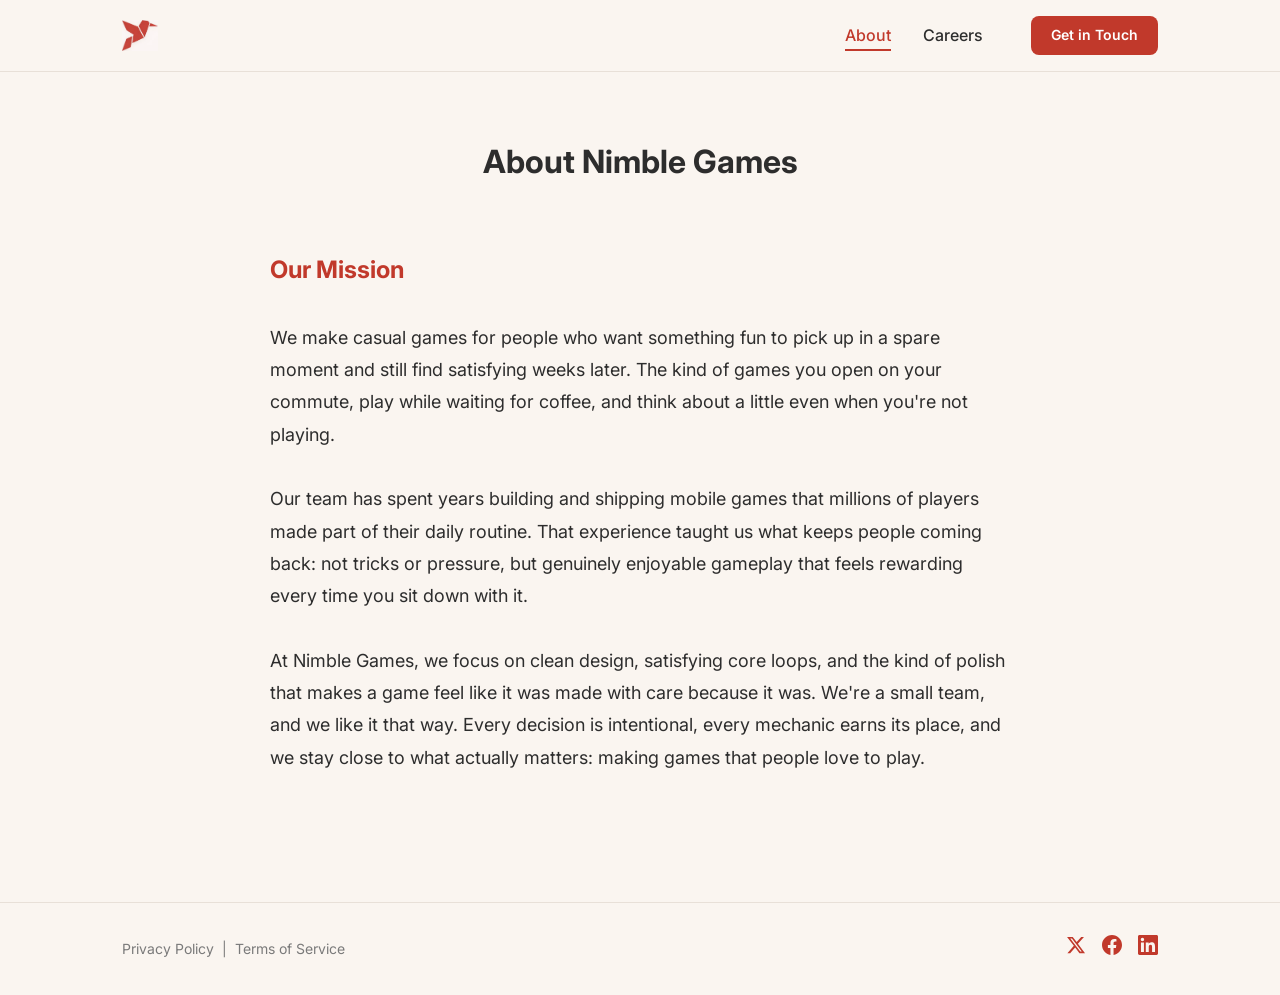
==== about/index.html @ c2e146b8 "deploy: Nimble-Games/company-site@3ff6f11daf87e3547688d0a2ff92bc479e6445e8" ====
<!DOCTYPE html><html lang="en"> <head><meta charset="UTF-8"><meta name="viewport" content="width=device-width, initial-scale=1.0"><title>About | Nimble Games</title><meta name="description" content="Nimble Games — A mobile casual game studio building engaging games that players genuinely enjoy coming back to."><link rel="canonical" href="https://nimble.gs/about"><!-- Favicon --><link rel="icon" type="image/png" href="/logo.png"><link rel="apple-touch-icon" href="/logo.png"><!-- Open Graph --><meta property="og:type" content="website"><meta property="og:title" content="About | Nimble Games"><meta property="og:description" content="Nimble Games — A mobile casual game studio building engaging games that players genuinely enjoy coming back to."><meta property="og:url" content="https://nimble.gs/about"><meta property="og:image" content="https://nimble.gs/logo.png"><meta property="og:site_name" content="Nimble Games"><!-- Twitter Card --><meta name="twitter:card" content="summary"><meta name="twitter:title" content="About | Nimble Games"><meta name="twitter:description" content="Nimble Games — A mobile casual game studio building engaging games that players genuinely enjoy coming back to."><meta name="twitter:image" content="https://nimble.gs/logo.png"><!-- Fonts --><link rel="preconnect" href="https://fonts.googleapis.com"><link rel="preconnect" href="https://fonts.gstatic.com" crossorigin><link href="https://fonts.googleapis.com/css2?family=Inter:wght@300;400;600;700&display=swap" rel="stylesheet"><style>.about-content[data-astro-cid-kh7btl4r]{max-width:740px;margin-inline:auto}.about-block[data-astro-cid-kh7btl4r]{margin-bottom:var(--space-xl)}.about-block[data-astro-cid-kh7btl4r] h2[data-astro-cid-kh7btl4r]{font-size:var(--font-size-xl);color:var(--color-accent);margin-bottom:var(--space-lg)}.about-block[data-astro-cid-kh7btl4r] p[data-astro-cid-kh7btl4r]{font-size:var(--font-size-lg);line-height:1.8;color:var(--color-text);margin-bottom:var(--space-lg)}
</style>
<link rel="stylesheet" href="/_astro/about.ClJShoUP.css"></head> <body> <a href="#main-content" class="skip-link">Skip to content</a> <header class="site-header" data-astro-cid-3ef6ksr2> <nav class="nav container" aria-label="Main navigation" data-astro-cid-3ef6ksr2> <a href="/" class="nav-logo" aria-label="Nimble Games home" data-astro-cid-3ef6ksr2> <img src="/logo.png" alt="" width="36" height="36" data-astro-cid-3ef6ksr2> </a> <ul class="nav-links" id="nav-links" data-astro-cid-3ef6ksr2> <li data-astro-cid-3ef6ksr2> <a href="/about" aria-current="page" data-astro-cid-3ef6ksr2> About </a> </li><li data-astro-cid-3ef6ksr2> <a href="/careers" data-astro-cid-3ef6ksr2> Careers </a> </li> </ul> <a href="/contact" class="cta-button nav-cta" data-astro-cid-3ef6ksr2>Get in Touch</a> <button class="mobile-menu-toggle" aria-label="Toggle menu" aria-expanded="false" aria-controls="nav-links" data-astro-cid-3ef6ksr2> <span data-astro-cid-3ef6ksr2></span> <span data-astro-cid-3ef6ksr2></span> <span data-astro-cid-3ef6ksr2></span> </button> </nav> </header> <script type="module">const e=document.querySelector(".mobile-menu-toggle"),t=document.getElementById("nav-links");e&&t&&e.addEventListener("click",()=>{const n=e.getAttribute("aria-expanded")==="true";e.setAttribute("aria-expanded",String(!n)),t.classList.toggle("is-open")});</script>  <main id="main-content">  <section class="page-section" data-astro-cid-kh7btl4r> <div class="container" data-astro-cid-kh7btl4r> <div class="page-header" data-astro-cid-kh7btl4r> <h1 data-astro-cid-kh7btl4r>About Nimble Games</h1> </div> <div class="about-content" data-astro-cid-kh7btl4r> <div class="about-block" data-astro-cid-kh7btl4r> <h2 data-astro-cid-kh7btl4r>Our Mission</h2> <p data-astro-cid-kh7btl4r>
We make casual games for people who want something fun to pick up in a spare moment
            and still find satisfying weeks later. The kind of games you open on your commute,
            play while waiting for coffee, and think about a little even when you're not playing.
</p> <p data-astro-cid-kh7btl4r>
Our team has spent years building and shipping mobile games that millions of players
            made part of their daily routine. That experience taught us what keeps people coming
            back: not tricks or pressure, but genuinely enjoyable gameplay that feels rewarding
            every time you sit down with it.
</p> <p data-astro-cid-kh7btl4r>
At Nimble Games, we focus on clean design, satisfying core loops, and the kind of
            polish that makes a game feel like it was made with care because it was. We're a
            small team, and we like it that way. Every decision is intentional, every mechanic
            earns its place, and we stay close to what actually matters: making games that people
            love to play.
</p> </div> </div> </div> </section>  </main> <footer class="site-footer" data-astro-cid-sz7xmlte> <div class="footer-inner container" data-astro-cid-sz7xmlte> <div class="footer-legal" data-astro-cid-sz7xmlte> <a href="/privacy-policy" data-astro-cid-sz7xmlte>Privacy Policy</a> <span aria-hidden="true" data-astro-cid-sz7xmlte>|</span> <a href="/terms-of-service" data-astro-cid-sz7xmlte>Terms of Service</a> </div> <div class="social-icons" data-astro-cid-dv46nlzh> <a href="#" target="_blank" rel="noopener noreferrer" aria-label="Twitter" data-astro-cid-dv46nlzh> <svg width="20" height="20" viewBox="0 0 24 24" fill="currentColor" xmlns="http://www.w3.org/2000/svg" data-astro-cid-dv46nlzh> <path d="M18.244 2.25h3.308l-7.227 8.26 8.502 11.24H16.17l-5.214-6.817L4.99 21.75H1.68l7.73-8.835L1.254 2.25H8.08l4.713 6.231zm-1.161 17.52h1.833L7.084 4.126H5.117z" data-astro-cid-dv46nlzh></path> </svg> </a> <a href="#" target="_blank" rel="noopener noreferrer" aria-label="Facebook" data-astro-cid-dv46nlzh> <svg width="20" height="20" viewBox="0 0 24 24" fill="currentColor" xmlns="http://www.w3.org/2000/svg" data-astro-cid-dv46nlzh> <path d="M24 12.073c0-6.627-5.373-12-12-12s-12 5.373-12 12c0 5.99 4.388 10.954 10.125 11.854v-8.385H7.078v-3.47h3.047V9.43c0-3.007 1.792-4.669 4.533-4.669 1.312 0 2.686.235 2.686.235v2.953H15.83c-1.491 0-1.956.925-1.956 1.874v2.25h3.328l-.532 3.47h-2.796v8.385C19.612 23.027 24 18.062 24 12.073z" data-astro-cid-dv46nlzh></path> </svg> </a> <a href="#" target="_blank" rel="noopener noreferrer" aria-label="LinkedIn" data-astro-cid-dv46nlzh> <svg width="20" height="20" viewBox="0 0 24 24" fill="currentColor" xmlns="http://www.w3.org/2000/svg" data-astro-cid-dv46nlzh> <path d="M20.447 20.452h-3.554v-5.569c0-1.328-.027-3.037-1.852-3.037-1.853 0-2.136 1.445-2.136 2.939v5.667H9.351V9h3.414v1.561h.046c.477-.9 1.637-1.85 3.37-1.85 3.601 0 4.267 2.37 4.267 5.455v6.286zM5.337 7.433a2.062 2.062 0 01-2.063-2.065 2.064 2.064 0 112.063 2.065zm1.782 13.019H3.555V9h3.564v11.452zM22.225 0H1.771C.792 0 0 .774 0 1.729v20.542C0 23.227.792 24 1.771 24h20.451C23.2 24 24 23.227 24 22.271V1.729C24 .774 23.2 0 22.222 0h.003z" data-astro-cid-dv46nlzh></path> </svg> </a> </div>  </div> </footer>  </body></html>
---- _astro/about.ClJShoUP.css ----
.site-header[data-astro-cid-3ef6ksr2]{height:var(--header-height);display:flex;align-items:center;position:sticky;top:0;background-color:var(--color-bg);z-index:100;border-bottom:1px solid var(--color-border)}.nav[data-astro-cid-3ef6ksr2]{display:flex;align-items:center;gap:var(--space-lg)}.nav-logo[data-astro-cid-3ef6ksr2] img[data-astro-cid-3ef6ksr2]{display:block}.nav-links[data-astro-cid-3ef6ksr2]{display:flex;gap:var(--space-lg);margin-left:auto}.nav-links[data-astro-cid-3ef6ksr2] a[data-astro-cid-3ef6ksr2]{color:var(--color-text);font-weight:500;font-size:var(--font-size-base);text-decoration:none;padding:var(--space-xs) 0;border-bottom:2px solid transparent;transition:border-color .2s ease}.nav-links[data-astro-cid-3ef6ksr2] a[data-astro-cid-3ef6ksr2]:hover,.nav-links[data-astro-cid-3ef6ksr2] a[data-astro-cid-3ef6ksr2][aria-current=page]{border-bottom-color:var(--color-accent);color:var(--color-accent);text-decoration:none}.nav-cta[data-astro-cid-3ef6ksr2]{margin-left:var(--space-md);white-space:nowrap;font-size:var(--font-size-sm);padding:.5rem 1.25rem}.mobile-menu-toggle[data-astro-cid-3ef6ksr2]{display:none;flex-direction:column;gap:5px;background:none;border:none;cursor:pointer;padding:var(--space-sm);margin-left:auto}.mobile-menu-toggle[data-astro-cid-3ef6ksr2] span[data-astro-cid-3ef6ksr2]{display:block;width:24px;height:2px;background-color:var(--color-text);border-radius:2px;transition:transform .2s ease,opacity .2s ease}.mobile-menu-toggle[data-astro-cid-3ef6ksr2][aria-expanded=true] span[data-astro-cid-3ef6ksr2]:nth-child(1){transform:translateY(7px) rotate(45deg)}.mobile-menu-toggle[data-astro-cid-3ef6ksr2][aria-expanded=true] span[data-astro-cid-3ef6ksr2]:nth-child(2){opacity:0}.mobile-menu-toggle[data-astro-cid-3ef6ksr2][aria-expanded=true] span[data-astro-cid-3ef6ksr2]:nth-child(3){transform:translateY(-7px) rotate(-45deg)}@media(max-width:768px){.mobile-menu-toggle[data-astro-cid-3ef6ksr2]{display:flex}.nav-links[data-astro-cid-3ef6ksr2]{display:none;position:absolute;top:var(--header-height);left:0;right:0;flex-direction:column;background-color:var(--color-bg);padding:var(--space-lg);border-bottom:1px solid var(--color-border);gap:var(--space-md)}.nav-links[data-astro-cid-3ef6ksr2].is-open{display:flex}.nav-cta[data-astro-cid-3ef6ksr2]{display:none}.nav-links[data-astro-cid-3ef6ksr2].is-open+.nav-cta[data-astro-cid-3ef6ksr2]{display:none}}.social-icons[data-astro-cid-dv46nlzh]{display:flex;gap:var(--space-md)}.social-icons[data-astro-cid-dv46nlzh] a[data-astro-cid-dv46nlzh]{color:var(--color-accent);transition:opacity .2s ease;text-decoration:none}.social-icons[data-astro-cid-dv46nlzh] a[data-astro-cid-dv46nlzh]:hover{opacity:.7;text-decoration:none}.site-footer[data-astro-cid-sz7xmlte]{border-top:1px solid var(--color-border);padding:var(--space-lg) 0}.footer-inner[data-astro-cid-sz7xmlte]{display:flex;justify-content:space-between;align-items:center;flex-wrap:wrap;gap:var(--space-md)}.footer-legal[data-astro-cid-sz7xmlte]{display:flex;gap:var(--space-sm);align-items:center;font-size:var(--font-size-sm)}.footer-legal[data-astro-cid-sz7xmlte] a[data-astro-cid-sz7xmlte]{color:var(--color-text-muted);text-decoration:none}.footer-legal[data-astro-cid-sz7xmlte] a[data-astro-cid-sz7xmlte]:hover{color:var(--color-accent);text-decoration:underline}.footer-legal[data-astro-cid-sz7xmlte] span[data-astro-cid-sz7xmlte]{color:var(--color-text-muted)}@media(max-width:768px){.footer-inner[data-astro-cid-sz7xmlte]{flex-direction:column;text-align:center}}:root{--color-bg: #FAF5F0;--color-bg-card: #FFFFFF;--color-accent: #C1392B;--color-accent-hover: #A83025;--color-text: #2D2D2D;--color-text-muted: #7A7A7A;--color-border: #E8E0D8;--font-family: "Inter", -apple-system, BlinkMacSystemFont, "Segoe UI", sans-serif;--font-size-sm: .875rem;--font-size-base: 1rem;--font-size-lg: 1.125rem;--font-size-xl: 1.5rem;--font-size-2xl: 2rem;--font-size-3xl: 3rem;--space-xs: .25rem;--space-sm: .5rem;--space-md: 1rem;--space-lg: 2rem;--space-xl: 4rem;--space-2xl: 8rem;--max-width: 1100px;--header-height: 72px;--radius-sm: 4px;--radius-md: 8px;--radius-lg: 12px}*,*:before,*:after{box-sizing:border-box;margin:0;padding:0}html{scroll-behavior:smooth}body{font-family:var(--font-family);font-size:var(--font-size-base);color:var(--color-text);background-color:var(--color-bg);line-height:1.6;min-height:100vh;display:flex;flex-direction:column;-webkit-font-smoothing:antialiased;-moz-osx-font-smoothing:grayscale}main{flex:1}img{max-width:100%;height:auto;display:block}a{color:var(--color-accent);text-decoration:none}a:hover{text-decoration:underline}ul{list-style:none}.container{width:100%;max-width:var(--max-width);margin-inline:auto;padding-inline:var(--space-lg)}.cta-button{display:inline-block;background-color:var(--color-accent);color:#fff;padding:.75rem 1.75rem;border-radius:var(--radius-md);font-weight:600;font-size:var(--font-size-base);font-family:var(--font-family);text-decoration:none;border:none;cursor:pointer;transition:background-color .2s ease}.cta-button:hover{background-color:var(--color-accent-hover);text-decoration:none}.page-section{padding:var(--space-xl) 0}.page-header{text-align:center;margin-bottom:var(--space-xl)}.page-header h1{font-size:var(--font-size-2xl);color:var(--color-text);margin-bottom:var(--space-md)}.page-header p{font-size:var(--font-size-lg);color:var(--color-text-muted);max-width:600px;margin-inline:auto}.skip-link{position:absolute;top:-100%;left:var(--space-md);background:var(--color-accent);color:#fff;padding:var(--space-sm) var(--space-md);border-radius:var(--radius-sm);z-index:1000;font-weight:600}.skip-link:focus{top:var(--space-md)}
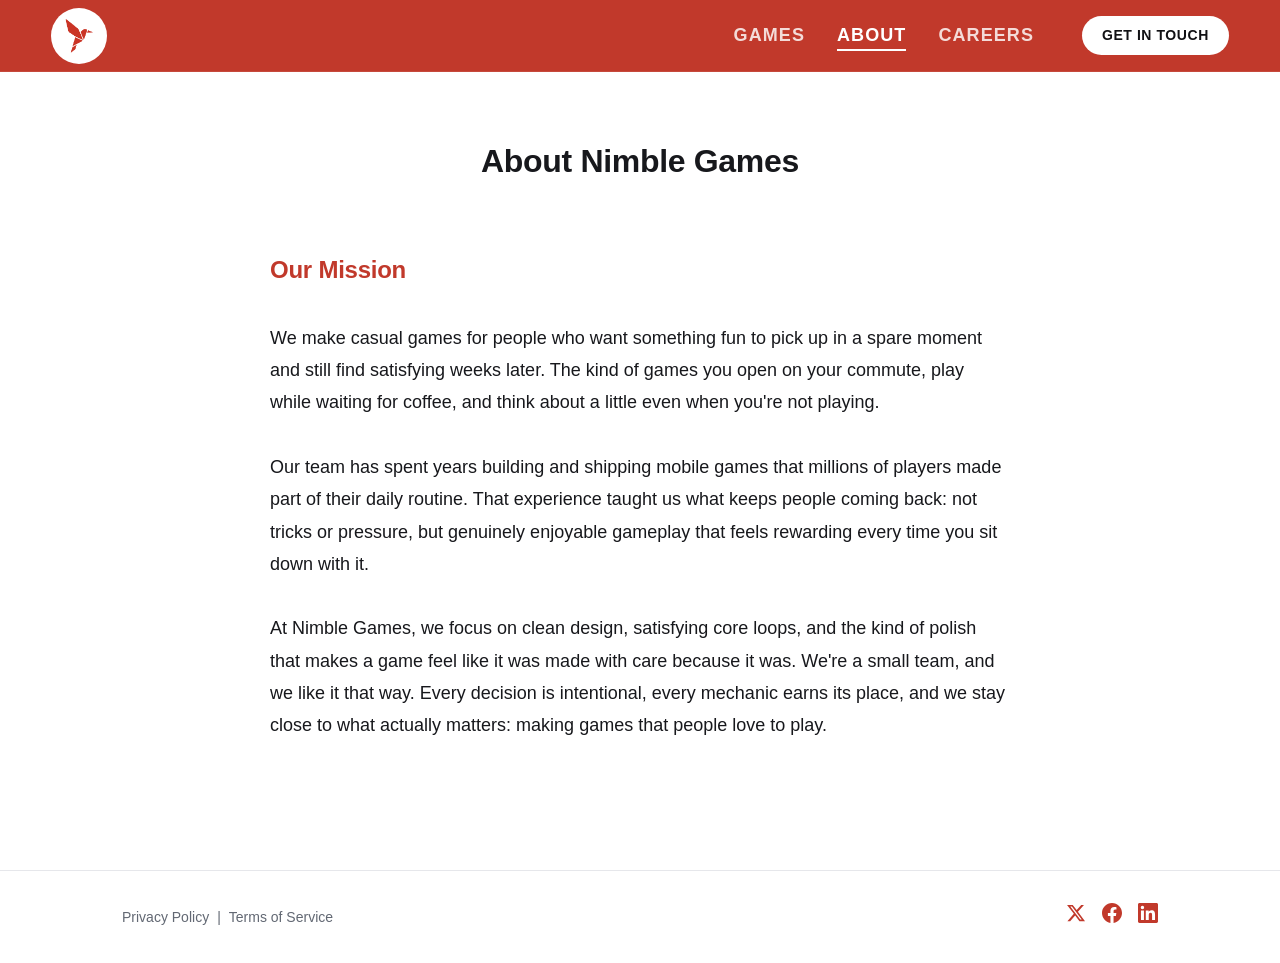
==== commit 6f764e5e: "deploy: Nimble-Games/company-site@e5ef023e2ea0c9b0ee975ff6b23392ec65b0924b" ====
--- a/about/index.html
+++ b/about/index.html
@@ -1,6 +1,6 @@
-<!DOCTYPE html><html lang="en"> <head><meta charset="UTF-8"><meta name="viewport" content="width=device-width, initial-scale=1.0"><title>About | Nimble Games</title><meta name="description" content="Nimble Games — A mobile casual game studio building engaging games that players genuinely enjoy coming back to."><link rel="canonical" href="https://nimble.gs/about"><!-- Favicon --><link rel="icon" type="image/png" href="/logo.png"><link rel="apple-touch-icon" href="/logo.png"><!-- Open Graph --><meta property="og:type" content="website"><meta property="og:title" content="About | Nimble Games"><meta property="og:description" content="Nimble Games — A mobile casual game studio building engaging games that players genuinely enjoy coming back to."><meta property="og:url" content="https://nimble.gs/about"><meta property="og:image" content="https://nimble.gs/logo.png"><meta property="og:site_name" content="Nimble Games"><!-- Twitter Card --><meta name="twitter:card" content="summary"><meta name="twitter:title" content="About | Nimble Games"><meta name="twitter:description" content="Nimble Games — A mobile casual game studio building engaging games that players genuinely enjoy coming back to."><meta name="twitter:image" content="https://nimble.gs/logo.png"><!-- Fonts --><link rel="preconnect" href="https://fonts.googleapis.com"><link rel="preconnect" href="https://fonts.gstatic.com" crossorigin><link href="https://fonts.googleapis.com/css2?family=Inter:wght@300;400;600;700&display=swap" rel="stylesheet"><style>.about-content[data-astro-cid-kh7btl4r]{max-width:740px;margin-inline:auto}.about-block[data-astro-cid-kh7btl4r]{margin-bottom:var(--space-xl)}.about-block[data-astro-cid-kh7btl4r] h2[data-astro-cid-kh7btl4r]{font-size:var(--font-size-xl);color:var(--color-accent);margin-bottom:var(--space-lg)}.about-block[data-astro-cid-kh7btl4r] p[data-astro-cid-kh7btl4r]{font-size:var(--font-size-lg);line-height:1.8;color:var(--color-text);margin-bottom:var(--space-lg)}
+<!DOCTYPE html><html lang="en"> <head><meta charset="UTF-8"><meta name="viewport" content="width=device-width, initial-scale=1.0"><title>About | Nimble Games</title><meta name="description" content="Nimble Games — A mobile casual game studio building engaging games that players genuinely enjoy coming back to."><link rel="canonical" href="https://nimble.gs/about"><!-- Favicon --><link rel="icon" type="image/png" href="/logo.png"><link rel="apple-touch-icon" href="/logo.png"><!-- Open Graph --><meta property="og:type" content="website"><meta property="og:title" content="About | Nimble Games"><meta property="og:description" content="Nimble Games — A mobile casual game studio building engaging games that players genuinely enjoy coming back to."><meta property="og:url" content="https://nimble.gs/about"><meta property="og:image" content="https://nimble.gs/logo-text.png"><meta property="og:site_name" content="Nimble Games"><!-- Twitter Card --><meta name="twitter:card" content="summary"><meta name="twitter:title" content="About | Nimble Games"><meta name="twitter:description" content="Nimble Games — A mobile casual game studio building engaging games that players genuinely enjoy coming back to."><meta name="twitter:image" content="https://nimble.gs/logo-text.png"><!-- Fonts: Satoshi (Fontshare) --><link rel="preconnect" href="https://api.fontshare.com" crossorigin><link href="https://api.fontshare.com/v2/css?f[]=satoshi@300,400,500,700,900&display=swap" rel="stylesheet"><style>.about-content[data-astro-cid-kh7btl4r]{max-width:740px;margin-inline:auto}.about-block[data-astro-cid-kh7btl4r]{margin-bottom:var(--space-xl)}.about-block[data-astro-cid-kh7btl4r] h2[data-astro-cid-kh7btl4r]{font-size:var(--font-size-xl);color:var(--color-accent);margin-bottom:var(--space-lg)}.about-block[data-astro-cid-kh7btl4r] p[data-astro-cid-kh7btl4r]{font-size:var(--font-size-lg);line-height:1.8;color:var(--color-text);margin-bottom:var(--space-lg)}
 </style>
-<link rel="stylesheet" href="/_astro/about.ClJShoUP.css"></head> <body> <a href="#main-content" class="skip-link">Skip to content</a> <header class="site-header" data-astro-cid-3ef6ksr2> <nav class="nav container" aria-label="Main navigation" data-astro-cid-3ef6ksr2> <a href="/" class="nav-logo" aria-label="Nimble Games home" data-astro-cid-3ef6ksr2> <img src="/logo.png" alt="" width="36" height="36" data-astro-cid-3ef6ksr2> </a> <ul class="nav-links" id="nav-links" data-astro-cid-3ef6ksr2> <li data-astro-cid-3ef6ksr2> <a href="/about" aria-current="page" data-astro-cid-3ef6ksr2> About </a> </li><li data-astro-cid-3ef6ksr2> <a href="/careers" data-astro-cid-3ef6ksr2> Careers </a> </li> </ul> <a href="/contact" class="cta-button nav-cta" data-astro-cid-3ef6ksr2>Get in Touch</a> <button class="mobile-menu-toggle" aria-label="Toggle menu" aria-expanded="false" aria-controls="nav-links" data-astro-cid-3ef6ksr2> <span data-astro-cid-3ef6ksr2></span> <span data-astro-cid-3ef6ksr2></span> <span data-astro-cid-3ef6ksr2></span> </button> </nav> </header> <script type="module">const e=document.querySelector(".mobile-menu-toggle"),t=document.getElementById("nav-links");e&&t&&e.addEventListener("click",()=>{const n=e.getAttribute("aria-expanded")==="true";e.setAttribute("aria-expanded",String(!n)),t.classList.toggle("is-open")});</script>  <main id="main-content">  <section class="page-section" data-astro-cid-kh7btl4r> <div class="container" data-astro-cid-kh7btl4r> <div class="page-header" data-astro-cid-kh7btl4r> <h1 data-astro-cid-kh7btl4r>About Nimble Games</h1> </div> <div class="about-content" data-astro-cid-kh7btl4r> <div class="about-block" data-astro-cid-kh7btl4r> <h2 data-astro-cid-kh7btl4r>Our Mission</h2> <p data-astro-cid-kh7btl4r>
+<link rel="stylesheet" href="/_astro/BaseLayout.BoPbQukL.css"></head> <body> <a href="#main-content" class="skip-link">Skip to content</a> <header class="site-header" data-astro-cid-3ef6ksr2> <nav class="nav" aria-label="Main navigation" data-astro-cid-3ef6ksr2> <a href="/" class="nav-logo" aria-label="Nimble Games home" data-astro-cid-3ef6ksr2> <img src="/logo.png" alt="" width="56" height="56" data-astro-cid-3ef6ksr2> </a> <ul class="nav-links" id="nav-links" data-astro-cid-3ef6ksr2> <li data-astro-cid-3ef6ksr2> <a href="/games" data-astro-cid-3ef6ksr2> Games </a> </li><li data-astro-cid-3ef6ksr2> <a href="/about" aria-current="page" data-astro-cid-3ef6ksr2> About </a> </li><li data-astro-cid-3ef6ksr2> <a href="/careers" data-astro-cid-3ef6ksr2> Careers </a> </li> </ul> <a href="/contact" class="cta-button nav-cta" data-astro-cid-3ef6ksr2>Get in Touch</a> <button class="mobile-menu-toggle" aria-label="Toggle menu" aria-expanded="false" aria-controls="nav-links" data-astro-cid-3ef6ksr2> <span data-astro-cid-3ef6ksr2></span> <span data-astro-cid-3ef6ksr2></span> <span data-astro-cid-3ef6ksr2></span> </button> </nav> </header> <script type="module">const e=document.querySelector(".mobile-menu-toggle"),t=document.getElementById("nav-links");e&&t&&e.addEventListener("click",()=>{const n=e.getAttribute("aria-expanded")==="true";e.setAttribute("aria-expanded",String(!n)),t.classList.toggle("is-open")});</script> <main id="main-content">  <section class="page-section" data-astro-cid-kh7btl4r> <div class="container" data-astro-cid-kh7btl4r> <div class="page-header" data-astro-cid-kh7btl4r> <h1 data-astro-cid-kh7btl4r>About Nimble Games</h1> </div> <div class="about-content" data-astro-cid-kh7btl4r> <div class="about-block" data-astro-cid-kh7btl4r> <h2 data-astro-cid-kh7btl4r>Our Mission</h2> <p data-astro-cid-kh7btl4r>
 We make casual games for people who want something fun to pick up in a spare moment
             and still find satisfying weeks later. The kind of games you open on your commute,
             play while waiting for coffee, and think about a little even when you're not playing.
@@ -15,4 +15,4 @@
             small team, and we like it that way. Every decision is intentional, every mechanic
             earns its place, and we stay close to what actually matters: making games that people
             love to play.
-</p> </div> </div> </div> </section>  </main> <footer class="site-footer" data-astro-cid-sz7xmlte> <div class="footer-inner container" data-astro-cid-sz7xmlte> <div class="footer-legal" data-astro-cid-sz7xmlte> <a href="/privacy-policy" data-astro-cid-sz7xmlte>Privacy Policy</a> <span aria-hidden="true" data-astro-cid-sz7xmlte>|</span> <a href="/terms-of-service" data-astro-cid-sz7xmlte>Terms of Service</a> </div> <div class="social-icons" data-astro-cid-dv46nlzh> <a href="#" target="_blank" rel="noopener noreferrer" aria-label="Twitter" data-astro-cid-dv46nlzh> <svg width="20" height="20" viewBox="0 0 24 24" fill="currentColor" xmlns="http://www.w3.org/2000/svg" data-astro-cid-dv46nlzh> <path d="M18.244 2.25h3.308l-7.227 8.26 8.502 11.24H16.17l-5.214-6.817L4.99 21.75H1.68l7.73-8.835L1.254 2.25H8.08l4.713 6.231zm-1.161 17.52h1.833L7.084 4.126H5.117z" data-astro-cid-dv46nlzh></path> </svg> </a> <a href="#" target="_blank" rel="noopener noreferrer" aria-label="Facebook" data-astro-cid-dv46nlzh> <svg width="20" height="20" viewBox="0 0 24 24" fill="currentColor" xmlns="http://www.w3.org/2000/svg" data-astro-cid-dv46nlzh> <path d="M24 12.073c0-6.627-5.373-12-12-12s-12 5.373-12 12c0 5.99 4.388 10.954 10.125 11.854v-8.385H7.078v-3.47h3.047V9.43c0-3.007 1.792-4.669 4.533-4.669 1.312 0 2.686.235 2.686.235v2.953H15.83c-1.491 0-1.956.925-1.956 1.874v2.25h3.328l-.532 3.47h-2.796v8.385C19.612 23.027 24 18.062 24 12.073z" data-astro-cid-dv46nlzh></path> </svg> </a> <a href="#" target="_blank" rel="noopener noreferrer" aria-label="LinkedIn" data-astro-cid-dv46nlzh> <svg width="20" height="20" viewBox="0 0 24 24" fill="currentColor" xmlns="http://www.w3.org/2000/svg" data-astro-cid-dv46nlzh> <path d="M20.447 20.452h-3.554v-5.569c0-1.328-.027-3.037-1.852-3.037-1.853 0-2.136 1.445-2.136 2.939v5.667H9.351V9h3.414v1.561h.046c.477-.9 1.637-1.85 3.37-1.85 3.601 0 4.267 2.37 4.267 5.455v6.286zM5.337 7.433a2.062 2.062 0 01-2.063-2.065 2.064 2.064 0 112.063 2.065zm1.782 13.019H3.555V9h3.564v11.452zM22.225 0H1.771C.792 0 0 .774 0 1.729v20.542C0 23.227.792 24 1.771 24h20.451C23.2 24 24 23.227 24 22.271V1.729C24 .774 23.2 0 22.222 0h.003z" data-astro-cid-dv46nlzh></path> </svg> </a> </div>  </div> </footer>  </body></html> +</p> </div> </div> </div> </section>  </main> <footer class="site-footer" data-astro-cid-sz7xmlte> <div class="footer-inner container" data-astro-cid-sz7xmlte> <div class="footer-legal" data-astro-cid-sz7xmlte> <a href="/privacy-policy" data-astro-cid-sz7xmlte>Privacy Policy</a> <span aria-hidden="true" data-astro-cid-sz7xmlte>|</span> <a href="/terms-of-service" data-astro-cid-sz7xmlte>Terms of Service</a> </div> <div class="social-icons" data-astro-cid-dv46nlzh> <a href="#" target="_blank" rel="noopener noreferrer" aria-label="Twitter" data-astro-cid-dv46nlzh> <svg width="20" height="20" viewBox="0 0 24 24" fill="currentColor" xmlns="http://www.w3.org/2000/svg" data-astro-cid-dv46nlzh> <path d="M18.244 2.25h3.308l-7.227 8.26 8.502 11.24H16.17l-5.214-6.817L4.99 21.75H1.68l7.73-8.835L1.254 2.25H8.08l4.713 6.231zm-1.161 17.52h1.833L7.084 4.126H5.117z" data-astro-cid-dv46nlzh></path> </svg> </a> <a href="#" target="_blank" rel="noopener noreferrer" aria-label="Facebook" data-astro-cid-dv46nlzh> <svg width="20" height="20" viewBox="0 0 24 24" fill="currentColor" xmlns="http://www.w3.org/2000/svg" data-astro-cid-dv46nlzh> <path d="M24 12.073c0-6.627-5.373-12-12-12s-12 5.373-12 12c0 5.99 4.388 10.954 10.125 11.854v-8.385H7.078v-3.47h3.047V9.43c0-3.007 1.792-4.669 4.533-4.669 1.312 0 2.686.235 2.686.235v2.953H15.83c-1.491 0-1.956.925-1.956 1.874v2.25h3.328l-.532 3.47h-2.796v8.385C19.612 23.027 24 18.062 24 12.073z" data-astro-cid-dv46nlzh></path> </svg> </a> <a href="#" target="_blank" rel="noopener noreferrer" aria-label="LinkedIn" data-astro-cid-dv46nlzh> <svg width="20" height="20" viewBox="0 0 24 24" fill="currentColor" xmlns="http://www.w3.org/2000/svg" data-astro-cid-dv46nlzh> <path d="M20.447 20.452h-3.554v-5.569c0-1.328-.027-3.037-1.852-3.037-1.853 0-2.136 1.445-2.136 2.939v5.667H9.351V9h3.414v1.561h.046c.477-.9 1.637-1.85 3.37-1.85 3.601 0 4.267 2.37 4.267 5.455v6.286zM5.337 7.433a2.062 2.062 0 01-2.063-2.065 2.064 2.064 0 112.063 2.065zm1.782 13.019H3.555V9h3.564v11.452zM22.225 0H1.771C.792 0 0 .774 0 1.729v20.542C0 23.227.792 24 1.771 24h20.451C23.2 24 24 23.227 24 22.271V1.729C24 .774 23.2 0 22.222 0h.003z" data-astro-cid-dv46nlzh></path> </svg> </a> </div> </div> </footer> </body></html>
--- a/_astro/BaseLayout.BoPbQukL.css
+++ b/_astro/BaseLayout.BoPbQukL.css
@@ -0,0 +1 @@
+.site-header[data-astro-cid-3ef6ksr2]{height:var(--header-height);display:flex;align-items:center;position:sticky;top:0;background-color:#c1392b;z-index:100;border-bottom:1px solid rgba(255,255,255,.08)}.nav[data-astro-cid-3ef6ksr2]{display:flex;align-items:center;gap:var(--space-lg);width:100%;padding-inline:clamp(1.25rem,4vw,4rem)}.nav-logo[data-astro-cid-3ef6ksr2]{display:inline-flex;align-items:center;justify-content:center;width:56px;height:56px;border-radius:50%;background-color:#fff;overflow:hidden;transition:transform .2s ease,box-shadow .2s ease;flex-shrink:0}.nav-logo[data-astro-cid-3ef6ksr2]:hover{transform:translateY(-1px);box-shadow:0 6px 18px #0000002e;text-decoration:none}.nav-logo[data-astro-cid-3ef6ksr2] img[data-astro-cid-3ef6ksr2]{display:block;width:86%;height:86%;object-fit:contain}.nav-links[data-astro-cid-3ef6ksr2]{display:flex;gap:var(--space-lg);margin-left:auto}.nav-links[data-astro-cid-3ef6ksr2] a[data-astro-cid-3ef6ksr2]{color:#ffffffd1;font-weight:900;font-size:1.125rem;text-transform:uppercase;letter-spacing:.06em;text-decoration:none;padding:var(--space-xs) 0;border-bottom:2px solid transparent;transition:border-color .2s ease}.nav-links[data-astro-cid-3ef6ksr2] a[data-astro-cid-3ef6ksr2]:hover,.nav-links[data-astro-cid-3ef6ksr2] a[data-astro-cid-3ef6ksr2][aria-current=page]{border-bottom-color:#fff;color:#fff;text-decoration:none}.nav-cta[data-astro-cid-3ef6ksr2]{margin-left:var(--space-md);white-space:nowrap;font-size:var(--font-size-sm);padding:.5rem 1.25rem;background-color:#fff;color:#111114}.nav-cta[data-astro-cid-3ef6ksr2]:hover{background-color:#ffffffd9}.mobile-menu-toggle[data-astro-cid-3ef6ksr2]{display:none;flex-direction:column;gap:5px;background:none;border:none;cursor:pointer;padding:var(--space-sm);margin-left:auto}.mobile-menu-toggle[data-astro-cid-3ef6ksr2] span[data-astro-cid-3ef6ksr2]{display:block;width:24px;height:2px;background-color:#fff;border-radius:2px;transition:transform .2s ease,opacity .2s ease}.mobile-menu-toggle[data-astro-cid-3ef6ksr2][aria-expanded=true] span[data-astro-cid-3ef6ksr2]:nth-child(1){transform:translateY(7px) rotate(45deg)}.mobile-menu-toggle[data-astro-cid-3ef6ksr2][aria-expanded=true] span[data-astro-cid-3ef6ksr2]:nth-child(2){opacity:0}.mobile-menu-toggle[data-astro-cid-3ef6ksr2][aria-expanded=true] span[data-astro-cid-3ef6ksr2]:nth-child(3){transform:translateY(-7px) rotate(-45deg)}@media(max-width:768px){.mobile-menu-toggle[data-astro-cid-3ef6ksr2]{display:flex}.nav-links[data-astro-cid-3ef6ksr2]{display:none;position:absolute;top:var(--header-height);left:0;right:0;flex-direction:column;background:#c1392bf0;backdrop-filter:blur(18px) saturate(140%);-webkit-backdrop-filter:blur(18px) saturate(140%);padding:var(--space-lg);border-bottom:1px solid rgba(255,255,255,.1);gap:var(--space-md)}.nav-links[data-astro-cid-3ef6ksr2].is-open{display:flex}.nav-cta[data-astro-cid-3ef6ksr2]{display:none}.nav-links[data-astro-cid-3ef6ksr2].is-open+.nav-cta[data-astro-cid-3ef6ksr2]{display:none}}.social-icons[data-astro-cid-dv46nlzh]{display:flex;gap:var(--space-md)}.social-icons[data-astro-cid-dv46nlzh] a[data-astro-cid-dv46nlzh]{color:var(--color-accent);transition:opacity .2s ease;text-decoration:none}.social-icons[data-astro-cid-dv46nlzh] a[data-astro-cid-dv46nlzh]:hover{opacity:.7;text-decoration:none}.site-footer[data-astro-cid-sz7xmlte]{border-top:1px solid var(--color-border);padding:var(--space-lg) 0}.footer-inner[data-astro-cid-sz7xmlte]{display:flex;justify-content:space-between;align-items:center;flex-wrap:wrap;gap:var(--space-md)}.footer-legal[data-astro-cid-sz7xmlte]{display:flex;gap:var(--space-sm);align-items:center;font-size:var(--font-size-sm)}.footer-legal[data-astro-cid-sz7xmlte] a[data-astro-cid-sz7xmlte]{color:var(--color-text-muted);text-decoration:none}.footer-legal[data-astro-cid-sz7xmlte] a[data-astro-cid-sz7xmlte]:hover{color:var(--color-accent);text-decoration:underline}.footer-legal[data-astro-cid-sz7xmlte] span[data-astro-cid-sz7xmlte]{color:var(--color-text-muted)}@media(max-width:768px){.footer-inner[data-astro-cid-sz7xmlte]{flex-direction:column;text-align:center}}:root{--color-bg: #FFFFFF;--color-bg-card: #F6F7F9;--color-accent: #C1392B;--color-accent-hover: #A83025;--color-accent-contrast: #FFFFFF;--color-text: #17181C;--color-text-muted: #626873;--color-border: #E6E7EB;--font-family: "Satoshi", -apple-system, BlinkMacSystemFont, "Segoe UI", sans-serif;--font-size-sm: .875rem;--font-size-base: 1.0625rem;--font-size-lg: 1.125rem;--font-size-xl: 1.5rem;--font-size-2xl: 2rem;--font-size-3xl: 3rem;--space-xs: .25rem;--space-sm: .5rem;--space-md: 1rem;--space-lg: 2rem;--space-xl: 4rem;--space-2xl: 8rem;--max-width: 1100px;--header-height: 72px;--radius-sm: 4px;--radius-md: 8px;--radius-lg: 12px}*,*:before,*:after{box-sizing:border-box;margin:0;padding:0}html{scroll-behavior:smooth}body{font-family:var(--font-family);font-size:var(--font-size-base);color:var(--color-text);background-color:var(--color-bg);line-height:1.6;font-weight:500;min-height:100vh;display:flex;flex-direction:column;-webkit-font-smoothing:antialiased;-moz-osx-font-smoothing:grayscale}main{flex:1}img{max-width:100%;height:auto;display:block}a{color:var(--color-accent);text-decoration:none}a:hover{text-decoration:underline}ul{list-style:none}.container{width:100%;max-width:var(--max-width);margin-inline:auto;padding-inline:var(--space-lg)}.cta-button{display:inline-block;background-color:var(--color-accent);color:var(--color-accent-contrast);padding:.75rem 1.75rem;border-radius:999px;font-weight:700;font-size:var(--font-size-base);text-transform:uppercase;letter-spacing:.04em;font-family:var(--font-family);text-decoration:none;border:none;cursor:pointer;transition:background-color .2s ease}.cta-button:hover{background-color:var(--color-accent-hover);text-decoration:none}.page-section{padding:var(--space-xl) 0}.page-header{text-align:center;margin-bottom:var(--space-xl)}.page-header h1{font-size:var(--font-size-2xl);color:var(--color-text);margin-bottom:var(--space-md)}.page-header p{font-size:var(--font-size-lg);color:var(--color-text-muted);max-width:600px;margin-inline:auto}.skip-link{position:absolute;top:-100%;left:var(--space-md);background:var(--color-accent);color:var(--color-accent-contrast);padding:var(--space-sm) var(--space-md);border-radius:var(--radius-sm);z-index:1000;font-weight:600}.skip-link:focus{top:var(--space-md)}h1,h2,h3,h4,h5,h6{font-weight:900;letter-spacing:-.01em}
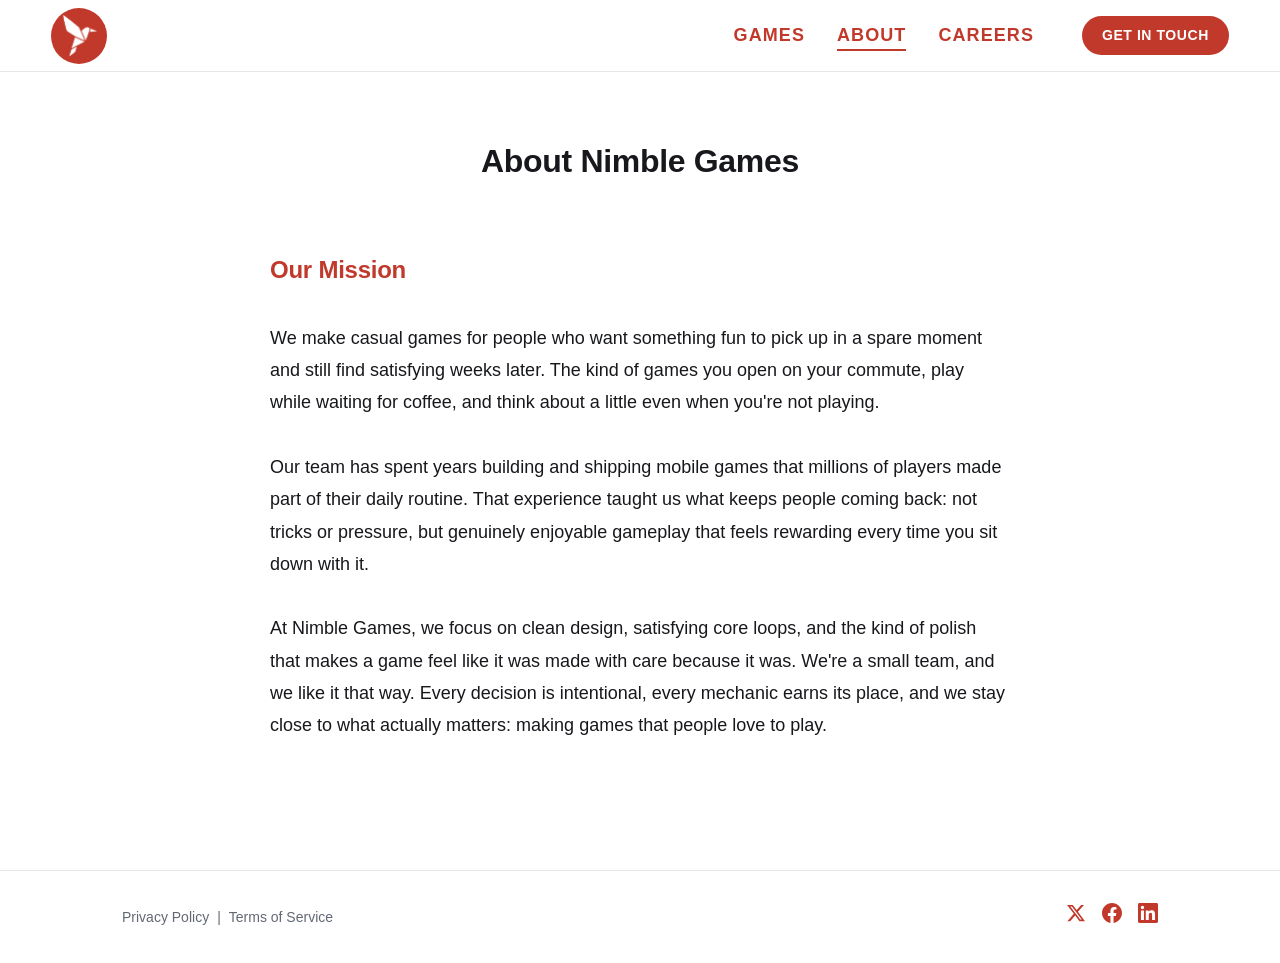
==== commit 5e8adce6: "deploy: Nimble-Games/company-site@e174883745e5d8c40d98401b47c506225c5a67b1" ====
--- a/about/index.html
+++ b/about/index.html
@@ -1,6 +1,6 @@
 <!DOCTYPE html><html lang="en"> <head><meta charset="UTF-8"><meta name="viewport" content="width=device-width, initial-scale=1.0"><title>About | Nimble Games</title><meta name="description" content="Nimble Games — A mobile casual game studio building engaging games that players genuinely enjoy coming back to."><link rel="canonical" href="https://nimble.gs/about"><!-- Favicon --><link rel="icon" type="image/png" href="/logo.png"><link rel="apple-touch-icon" href="/logo.png"><!-- Open Graph --><meta property="og:type" content="website"><meta property="og:title" content="About | Nimble Games"><meta property="og:description" content="Nimble Games — A mobile casual game studio building engaging games that players genuinely enjoy coming back to."><meta property="og:url" content="https://nimble.gs/about"><meta property="og:image" content="https://nimble.gs/logo-text.png"><meta property="og:site_name" content="Nimble Games"><!-- Twitter Card --><meta name="twitter:card" content="summary"><meta name="twitter:title" content="About | Nimble Games"><meta name="twitter:description" content="Nimble Games — A mobile casual game studio building engaging games that players genuinely enjoy coming back to."><meta name="twitter:image" content="https://nimble.gs/logo-text.png"><!-- Fonts: Satoshi (Fontshare) --><link rel="preconnect" href="https://api.fontshare.com" crossorigin><link href="https://api.fontshare.com/v2/css?f[]=satoshi@300,400,500,700,900&display=swap" rel="stylesheet"><style>.about-content[data-astro-cid-kh7btl4r]{max-width:740px;margin-inline:auto}.about-block[data-astro-cid-kh7btl4r]{margin-bottom:var(--space-xl)}.about-block[data-astro-cid-kh7btl4r] h2[data-astro-cid-kh7btl4r]{font-size:var(--font-size-xl);color:var(--color-accent);margin-bottom:var(--space-lg)}.about-block[data-astro-cid-kh7btl4r] p[data-astro-cid-kh7btl4r]{font-size:var(--font-size-lg);line-height:1.8;color:var(--color-text);margin-bottom:var(--space-lg)}
 </style>
-<link rel="stylesheet" href="/_astro/BaseLayout.BoPbQukL.css"></head> <body> <a href="#main-content" class="skip-link">Skip to content</a> <header class="site-header" data-astro-cid-3ef6ksr2> <nav class="nav" aria-label="Main navigation" data-astro-cid-3ef6ksr2> <a href="/" class="nav-logo" aria-label="Nimble Games home" data-astro-cid-3ef6ksr2> <img src="/logo.png" alt="" width="56" height="56" data-astro-cid-3ef6ksr2> </a> <ul class="nav-links" id="nav-links" data-astro-cid-3ef6ksr2> <li data-astro-cid-3ef6ksr2> <a href="/games" data-astro-cid-3ef6ksr2> Games </a> </li><li data-astro-cid-3ef6ksr2> <a href="/about" aria-current="page" data-astro-cid-3ef6ksr2> About </a> </li><li data-astro-cid-3ef6ksr2> <a href="/careers" data-astro-cid-3ef6ksr2> Careers </a> </li> </ul> <a href="/contact" class="cta-button nav-cta" data-astro-cid-3ef6ksr2>Get in Touch</a> <button class="mobile-menu-toggle" aria-label="Toggle menu" aria-expanded="false" aria-controls="nav-links" data-astro-cid-3ef6ksr2> <span data-astro-cid-3ef6ksr2></span> <span data-astro-cid-3ef6ksr2></span> <span data-astro-cid-3ef6ksr2></span> </button> </nav> </header> <script type="module">const e=document.querySelector(".mobile-menu-toggle"),t=document.getElementById("nav-links");e&&t&&e.addEventListener("click",()=>{const n=e.getAttribute("aria-expanded")==="true";e.setAttribute("aria-expanded",String(!n)),t.classList.toggle("is-open")});</script> <main id="main-content">  <section class="page-section" data-astro-cid-kh7btl4r> <div class="container" data-astro-cid-kh7btl4r> <div class="page-header" data-astro-cid-kh7btl4r> <h1 data-astro-cid-kh7btl4r>About Nimble Games</h1> </div> <div class="about-content" data-astro-cid-kh7btl4r> <div class="about-block" data-astro-cid-kh7btl4r> <h2 data-astro-cid-kh7btl4r>Our Mission</h2> <p data-astro-cid-kh7btl4r>
+<link rel="stylesheet" href="/_astro/BaseLayout.BR00wllf.css"></head> <body> <a href="#main-content" class="skip-link">Skip to content</a> <header class="site-header" data-astro-cid-3ef6ksr2> <nav class="nav" aria-label="Main navigation" data-astro-cid-3ef6ksr2> <a href="/" class="nav-logo" aria-label="Nimble Games home" data-astro-cid-3ef6ksr2> <img src="/logo-header.png" alt="" width="56" height="56" data-astro-cid-3ef6ksr2> </a> <ul class="nav-links" id="nav-links" data-astro-cid-3ef6ksr2> <li data-astro-cid-3ef6ksr2> <a href="/games" data-astro-cid-3ef6ksr2> Games </a> </li><li data-astro-cid-3ef6ksr2> <a href="/about" aria-current="page" data-astro-cid-3ef6ksr2> About </a> </li><li data-astro-cid-3ef6ksr2> <a href="/careers" data-astro-cid-3ef6ksr2> Careers </a> </li> </ul> <a href="/contact" class="cta-button nav-cta" data-astro-cid-3ef6ksr2>Get in Touch</a> <button class="mobile-menu-toggle" aria-label="Toggle menu" aria-expanded="false" aria-controls="nav-links" data-astro-cid-3ef6ksr2> <span data-astro-cid-3ef6ksr2></span> <span data-astro-cid-3ef6ksr2></span> <span data-astro-cid-3ef6ksr2></span> </button> </nav> </header> <script type="module">const e=document.querySelector(".mobile-menu-toggle"),t=document.getElementById("nav-links");e&&t&&e.addEventListener("click",()=>{const n=e.getAttribute("aria-expanded")==="true";e.setAttribute("aria-expanded",String(!n)),t.classList.toggle("is-open")});</script> <main id="main-content">  <section class="page-section" data-astro-cid-kh7btl4r> <div class="container" data-astro-cid-kh7btl4r> <div class="page-header" data-astro-cid-kh7btl4r> <h1 data-astro-cid-kh7btl4r>About Nimble Games</h1> </div> <div class="about-content" data-astro-cid-kh7btl4r> <div class="about-block" data-astro-cid-kh7btl4r> <h2 data-astro-cid-kh7btl4r>Our Mission</h2> <p data-astro-cid-kh7btl4r>
 We make casual games for people who want something fun to pick up in a spare moment
             and still find satisfying weeks later. The kind of games you open on your commute,
             play while waiting for coffee, and think about a little even when you're not playing.
--- a/_astro/BaseLayout.BR00wllf.css
+++ b/_astro/BaseLayout.BR00wllf.css
@@ -0,0 +1 @@
+.site-header[data-astro-cid-3ef6ksr2]{height:var(--header-height);display:flex;align-items:center;position:sticky;top:0;background-color:var(--color-bg);z-index:100;border-bottom:1px solid var(--color-border)}.nav[data-astro-cid-3ef6ksr2]{display:flex;align-items:center;gap:var(--space-lg);width:100%;padding-inline:clamp(1.25rem,4vw,4rem)}.nav-logo[data-astro-cid-3ef6ksr2]{display:inline-flex;align-items:center;justify-content:center;width:56px;height:56px;border-radius:50%;background-color:var(--color-accent);overflow:hidden;transition:transform .2s ease,box-shadow .2s ease;flex-shrink:0}.nav-logo[data-astro-cid-3ef6ksr2]:hover{transform:translateY(-1px);box-shadow:0 6px 18px #0000002e;text-decoration:none}.nav-logo[data-astro-cid-3ef6ksr2] img[data-astro-cid-3ef6ksr2]{display:block;width:80%;height:80%;object-fit:contain}.nav-links[data-astro-cid-3ef6ksr2]{display:flex;gap:var(--space-lg);margin-left:auto}.nav-links[data-astro-cid-3ef6ksr2] a[data-astro-cid-3ef6ksr2]{color:var(--color-accent);font-weight:900;font-size:1.125rem;text-transform:uppercase;letter-spacing:.06em;text-decoration:none;padding:var(--space-xs) 0;border-bottom:2px solid transparent;transition:border-color .2s ease}.nav-links[data-astro-cid-3ef6ksr2] a[data-astro-cid-3ef6ksr2]:hover,.nav-links[data-astro-cid-3ef6ksr2] a[data-astro-cid-3ef6ksr2][aria-current=page]{border-bottom-color:var(--color-accent);color:var(--color-accent);text-decoration:none}.nav-cta[data-astro-cid-3ef6ksr2]{margin-left:var(--space-md);white-space:nowrap;font-size:var(--font-size-sm);padding:.5rem 1.25rem;background-color:var(--color-accent);color:#fff}.nav-cta[data-astro-cid-3ef6ksr2]:hover{background-color:var(--color-accent-hover)}.mobile-menu-toggle[data-astro-cid-3ef6ksr2]{display:none;flex-direction:column;gap:5px;background:none;border:none;cursor:pointer;padding:var(--space-sm);margin-left:auto}.mobile-menu-toggle[data-astro-cid-3ef6ksr2] span[data-astro-cid-3ef6ksr2]{display:block;width:24px;height:2px;background-color:var(--color-text);border-radius:2px;transition:transform .2s ease,opacity .2s ease}.mobile-menu-toggle[data-astro-cid-3ef6ksr2][aria-expanded=true] span[data-astro-cid-3ef6ksr2]:nth-child(1){transform:translateY(7px) rotate(45deg)}.mobile-menu-toggle[data-astro-cid-3ef6ksr2][aria-expanded=true] span[data-astro-cid-3ef6ksr2]:nth-child(2){opacity:0}.mobile-menu-toggle[data-astro-cid-3ef6ksr2][aria-expanded=true] span[data-astro-cid-3ef6ksr2]:nth-child(3){transform:translateY(-7px) rotate(-45deg)}@media(max-width:768px){.mobile-menu-toggle[data-astro-cid-3ef6ksr2]{display:flex}.nav-links[data-astro-cid-3ef6ksr2]{display:none;position:absolute;top:var(--header-height);left:0;right:0;flex-direction:column;background:var(--color-bg);padding:var(--space-lg);border-bottom:1px solid var(--color-border);gap:var(--space-md)}.nav-links[data-astro-cid-3ef6ksr2].is-open{display:flex}.nav-cta[data-astro-cid-3ef6ksr2]{display:none}.nav-links[data-astro-cid-3ef6ksr2].is-open+.nav-cta[data-astro-cid-3ef6ksr2]{display:none}}.social-icons[data-astro-cid-dv46nlzh]{display:flex;gap:var(--space-md)}.social-icons[data-astro-cid-dv46nlzh] a[data-astro-cid-dv46nlzh]{color:var(--color-accent);transition:opacity .2s ease;text-decoration:none}.social-icons[data-astro-cid-dv46nlzh] a[data-astro-cid-dv46nlzh]:hover{opacity:.7;text-decoration:none}.site-footer[data-astro-cid-sz7xmlte]{border-top:1px solid var(--color-border);padding:var(--space-lg) 0}.footer-inner[data-astro-cid-sz7xmlte]{display:flex;justify-content:space-between;align-items:center;flex-wrap:wrap;gap:var(--space-md)}.footer-legal[data-astro-cid-sz7xmlte]{display:flex;gap:var(--space-sm);align-items:center;font-size:var(--font-size-sm)}.footer-legal[data-astro-cid-sz7xmlte] a[data-astro-cid-sz7xmlte]{color:var(--color-text-muted);text-decoration:none}.footer-legal[data-astro-cid-sz7xmlte] a[data-astro-cid-sz7xmlte]:hover{color:var(--color-accent);text-decoration:underline}.footer-legal[data-astro-cid-sz7xmlte] span[data-astro-cid-sz7xmlte]{color:var(--color-text-muted)}@media(max-width:768px){.footer-inner[data-astro-cid-sz7xmlte]{flex-direction:column;text-align:center}}:root{--color-bg: #FFFFFF;--color-bg-card: #F6F7F9;--color-accent: #C1392B;--color-accent-hover: #A83025;--color-accent-contrast: #FFFFFF;--color-text: #17181C;--color-text-muted: #626873;--color-border: #E6E7EB;--font-family: "Satoshi", -apple-system, BlinkMacSystemFont, "Segoe UI", sans-serif;--font-size-sm: .875rem;--font-size-base: 1.0625rem;--font-size-lg: 1.125rem;--font-size-xl: 1.5rem;--font-size-2xl: 2rem;--font-size-3xl: 3rem;--space-xs: .25rem;--space-sm: .5rem;--space-md: 1rem;--space-lg: 2rem;--space-xl: 4rem;--space-2xl: 8rem;--max-width: 1100px;--header-height: 72px;--radius-sm: 4px;--radius-md: 8px;--radius-lg: 12px}*,*:before,*:after{box-sizing:border-box;margin:0;padding:0}html{scroll-behavior:smooth}body{font-family:var(--font-family);font-size:var(--font-size-base);color:var(--color-text);background-color:var(--color-bg);line-height:1.6;font-weight:500;min-height:100vh;display:flex;flex-direction:column;-webkit-font-smoothing:antialiased;-moz-osx-font-smoothing:grayscale}main{flex:1}img{max-width:100%;height:auto;display:block}a{color:var(--color-accent);text-decoration:none}a:hover{text-decoration:underline}ul{list-style:none}.container{width:100%;max-width:var(--max-width);margin-inline:auto;padding-inline:var(--space-lg)}.cta-button{display:inline-block;background-color:var(--color-accent);color:var(--color-accent-contrast);padding:.75rem 1.75rem;border-radius:999px;font-weight:700;font-size:var(--font-size-base);text-transform:uppercase;letter-spacing:.04em;font-family:var(--font-family);text-decoration:none;border:none;cursor:pointer;transition:background-color .2s ease}.cta-button:hover{background-color:var(--color-accent-hover);text-decoration:none}.page-section{padding:var(--space-xl) 0}.page-header{text-align:center;margin-bottom:var(--space-xl)}.page-header h1{font-size:var(--font-size-2xl);color:var(--color-text);margin-bottom:var(--space-md)}.page-header p{font-size:var(--font-size-lg);color:var(--color-text-muted);max-width:600px;margin-inline:auto}.skip-link{position:absolute;top:-100%;left:var(--space-md);background:var(--color-accent);color:var(--color-accent-contrast);padding:var(--space-sm) var(--space-md);border-radius:var(--radius-sm);z-index:1000;font-weight:600}.skip-link:focus{top:var(--space-md)}h1,h2,h3,h4,h5,h6{font-weight:900;letter-spacing:-.01em}
